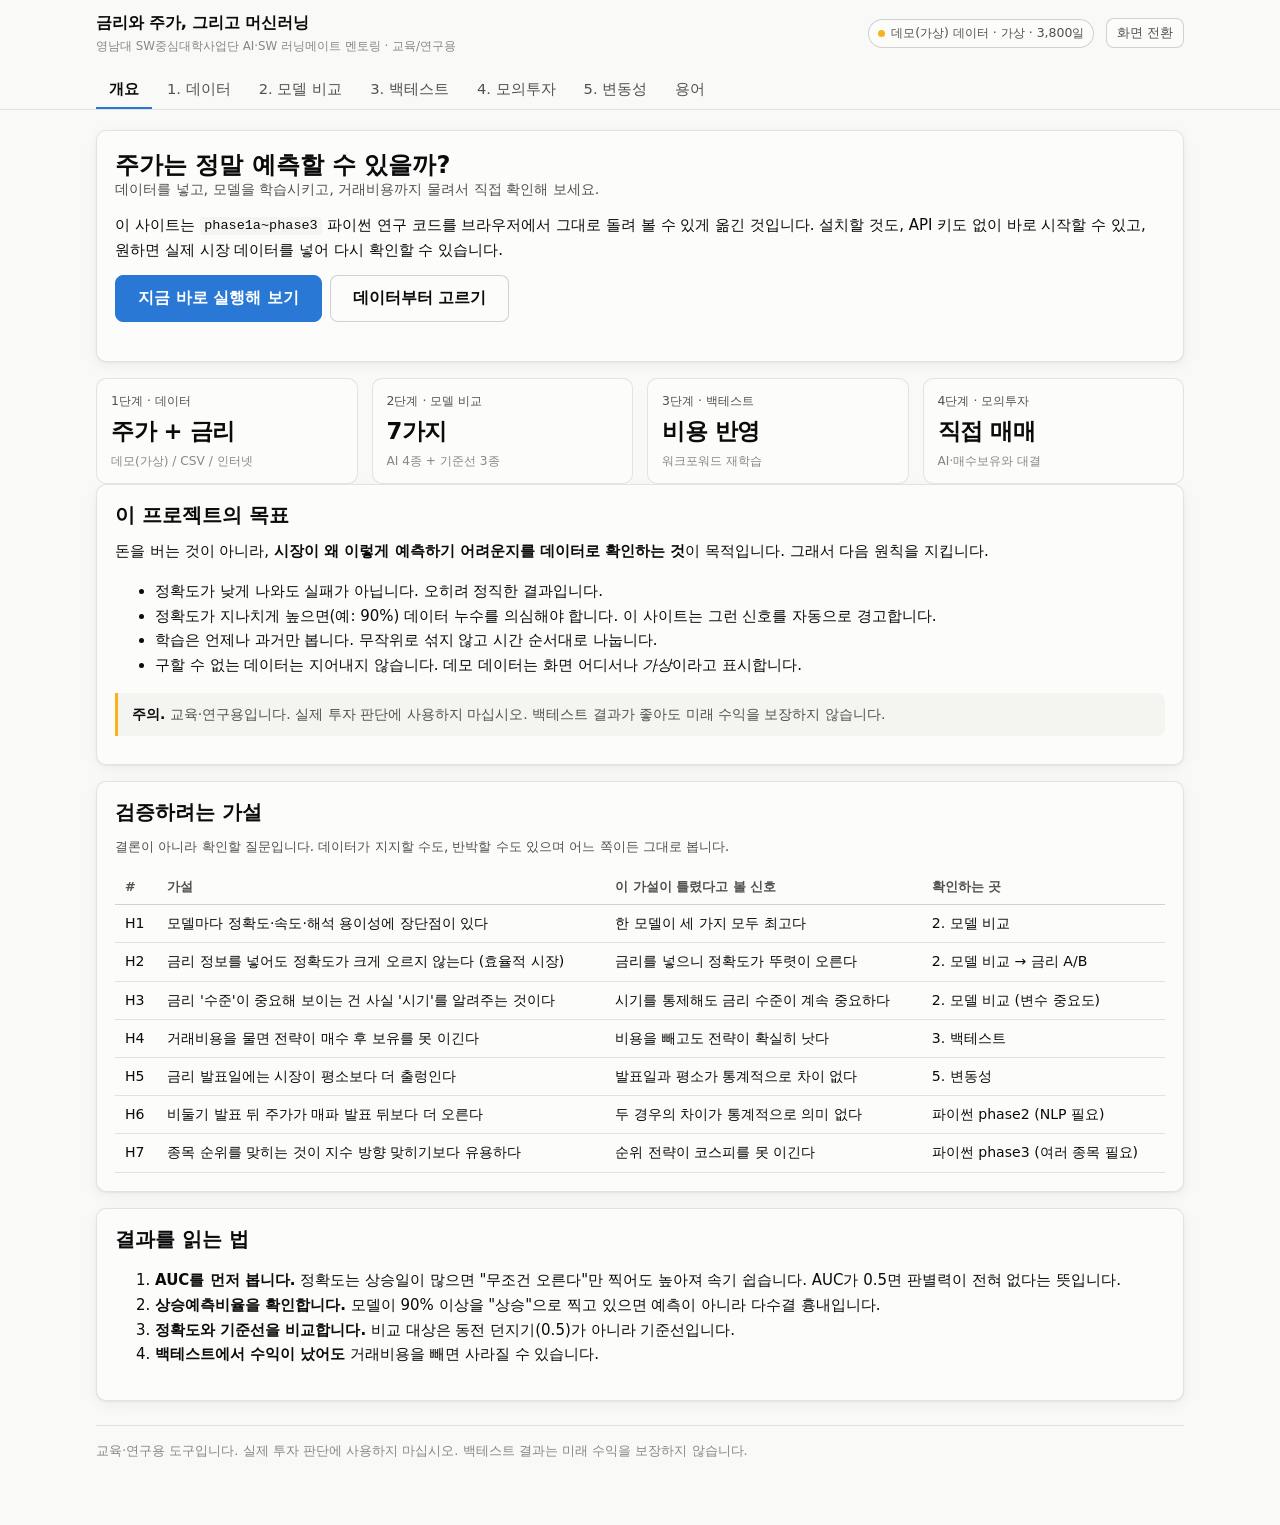
==== web/index.html @ 41e08914 "웹사이트 추가: 브라우저에서 바로 돌려 보는 주가 예측·모의투자 화면 파이썬 연구 코드(phase1a~1c)를 브라우저에서 그대로 확인할 수 있게 옮기고, 직접 매매해 보는 모의투" ====
<!DOCTYPE html>
<html lang="ko" data-theme="">
<head>
<meta charset="utf-8">
<meta name="viewport" content="width=device-width, initial-scale=1">
<title>금리와 주가, 그리고 머신러닝 — 주가 예측·모의투자 실험실</title>
<meta name="description" content="금리 기대와 주가 방향 예측을 여러 모델로 비교하고, 거래비용을 물린 백테스트와 모의투자까지 브라우저에서 바로 확인하는 교육용 도구.">
<link rel="icon" href="data:image/svg+xml,<svg xmlns='http://www.w3.org/2000/svg' viewBox='0 0 32 32'><text y='26' font-size='26'>📈</text></svg>">
<link rel="stylesheet" href="styles.css">
</head>
<body>

<header class="top">
  <div class="top-inner">
    <div class="brand">금리와 주가, 그리고 머신러닝
      <small>영남대 SW중심대학사업단 AI·SW 러닝메이트 멘토링 · 교육/연구용</small>
    </div>
    <div class="top-spacer"></div>
    <span class="badge demo" id="dataBadge"><span class="dot"></span><span id="dataBadgeText">데이터 없음</span></span>
    <button class="iconbtn" id="themeBtn" title="밝게/어둡게">화면 전환</button>
  </div>
  <nav class="tabs" id="tabs">
    <button data-tab="home" class="on">개요</button>
    <button data-tab="data">1. 데이터</button>
    <button data-tab="models">2. 모델 비교</button>
    <button data-tab="backtest">3. 백테스트</button>
    <button data-tab="sim">4. 모의투자</button>
    <button data-tab="vol">5. 변동성</button>
    <button data-tab="glossary">용어</button>
  </nav>
</header>

<div class="wrap">

<!-- ======================= 개요 ======================= -->
<section class="panel on" id="panel-home">
  <div class="card">
    <h1 class="mb0">주가는 정말 예측할 수 있을까?</h1>
    <p class="card-sub">데이터를 넣고, 모델을 학습시키고, 거래비용까지 물려서 직접 확인해 보세요.</p>
    <p>이 사이트는 <code>phase1a~phase3</code> 파이썬 연구 코드를 브라우저에서 그대로 돌려 볼 수 있게 옮긴 것입니다.
      설치할 것도, API 키도 없이 바로 시작할 수 있고, 원하면 실제 시장 데이터를 넣어 다시 확인할 수 있습니다.</p>
    <div class="sim-actions">
      <button class="btn big" id="quickRun">지금 바로 실행해 보기</button>
      <button class="btn ghost big" data-goto="data">데이터부터 고르기</button>
    </div>
    <div class="status" id="quickStatus"></div>
    <div class="progress" id="quickProg"><div></div></div>
  </div>

  <div class="grid c4 keep2">
    <div class="tile"><div class="label">1단계 · 데이터</div><div class="value">주가 + 금리</div><div class="sub">데모(가상) / CSV / 인터넷</div></div>
    <div class="tile"><div class="label">2단계 · 모델 비교</div><div class="value">7가지</div><div class="sub">AI 4종 + 기준선 3종</div></div>
    <div class="tile"><div class="label">3단계 · 백테스트</div><div class="value">비용 반영</div><div class="sub">워크포워드 재학습</div></div>
    <div class="tile"><div class="label">4단계 · 모의투자</div><div class="value">직접 매매</div><div class="sub">AI·매수보유와 대결</div></div>
  </div>

  <div class="card">
    <h2>이 프로젝트의 목표</h2>
    <p>돈을 버는 것이 아니라, <strong>시장이 왜 이렇게 예측하기 어려운지를 데이터로 확인하는 것</strong>이 목적입니다.
      그래서 다음 원칙을 지킵니다.</p>
    <ul>
      <li>정확도가 낮게 나와도 실패가 아닙니다. 오히려 정직한 결과입니다.</li>
      <li>정확도가 지나치게 높으면(예: 90%) 데이터 누수를 의심해야 합니다. 이 사이트는 그런 신호를 자동으로 경고합니다.</li>
      <li>학습은 언제나 과거만 봅니다. 무작위로 섞지 않고 시간 순서대로 나눕니다.</li>
      <li>구할 수 없는 데이터는 지어내지 않습니다. 데모 데이터는 화면 어디서나 <em>가상</em>이라고 표시합니다.</li>
    </ul>
    <div class="note warn"><strong>주의.</strong> 교육·연구용입니다. 실제 투자 판단에 사용하지 마십시오.
      백테스트 결과가 좋아도 미래 수익을 보장하지 않습니다.</div>
  </div>

  <div class="card">
    <h2>검증하려는 가설</h2>
    <p class="small">결론이 아니라 확인할 질문입니다. 데이터가 지지할 수도, 반박할 수도 있으며 어느 쪽이든 그대로 봅니다.</p>
    <div class="tbl-wrap" id="hypoTable"></div>
  </div>

  <div class="card">
    <h2>결과를 읽는 법</h2>
    <ol>
      <li><strong>AUC를 먼저 봅니다.</strong> 정확도는 상승일이 많으면 "무조건 오른다"만 찍어도 높아져 속기 쉽습니다. AUC가 0.5면 판별력이 전혀 없다는 뜻입니다.</li>
      <li><strong>상승예측비율을 확인합니다.</strong> 모델이 90% 이상을 "상승"으로 찍고 있으면 예측이 아니라 다수결 흉내입니다.</li>
      <li><strong>정확도와 기준선을 비교합니다.</strong> 비교 대상은 동전 던지기(0.5)가 아니라 기준선입니다.</li>
      <li><strong>백테스트에서 수익이 났어도</strong> 거래비용을 빼면 사라질 수 있습니다.</li>
    </ol>
  </div>
</section>

<!-- ======================= 데이터 ======================= -->
<section class="panel" id="panel-data">
  <div class="card">
    <h2>데이터 고르기</h2>
    <p class="card-sub">아무것도 설치하지 않고 시작하려면 데모(가상) 데이터를, 실제 시장을 보려면 CSV나 인터넷 불러오기를 쓰세요.</p>
    <div class="chips" id="sourceChips">
      <label class="chip on"><input type="radio" name="src" value="demo" checked>데모(가상) 데이터</label>
      <label class="chip"><input type="radio" name="src" value="file">CSV 파일 올리기</label>
      <label class="chip"><input type="radio" name="src" value="paste">CSV 붙여넣기</label>
      <label class="chip"><input type="radio" name="src" value="net">인터넷에서 받기</label>
    </div>

    <!-- 데모 -->
    <div id="srcDemo" class="src-box" style="margin-top:14px">
      <div class="controls">
        <div class="field"><label for="demoN">거래일 수</label>
          <select id="demoN"><option value="1300">약 5년 (1,300일)</option><option value="2600">약 10년 (2,600일)</option><option value="3800" selected>약 15년 (3,800일)</option></select></div>
        <div class="field"><label for="demoSignal">숨은 신호 강도 <span id="demoSignalV" class="tiny">0.06</span></label>
          <input type="range" id="demoSignal" min="0" max="0.30" step="0.01" value="0.06"></div>
        <div class="field"><label for="demoSeed">난수 시드</label><input type="number" id="demoSeed" value="42" min="1" step="1"></div>
        <button class="btn" id="loadDemo">이 데이터로 시작</button>
      </div>
      <div class="note">숨은 신호 강도를 <strong>0</strong>으로 두면 예측할 거리가 전혀 없는 시계열이 됩니다.
        그때 모델의 AUC가 0.5 근처로 나오는지 확인해 보세요. 도구가 제대로 작동하는지 점검하는 좋은 방법입니다.
        값을 키우면 "신호가 있으면 모델이 정말 찾아내는가"를 볼 수 있습니다.</div>
    </div>

    <!-- 파일 -->
    <div id="srcFile" class="src-box hidden" style="margin-top:14px">
      <div class="controls">
        <div class="field"><label for="csvFile">CSV 파일</label><input type="file" id="csvFile" accept=".csv,.txt,.tsv"></div>
      </div>
      <div class="note">필요한 열: <code>Date</code>(또는 날짜), <code>Close</code>(또는 종가). 금리 열(<code>Rate</code>/<code>금리</code>/<code>DGS2</code>)이 있으면 금리 특징까지 씁니다.
        야후 파이낸스·증권사에서 받은 CSV를 그대로 올려도 됩니다.</div>
    </div>

    <!-- 붙여넣기 -->
    <div id="srcPaste" class="src-box hidden" style="margin-top:14px">
      <textarea id="csvText" placeholder="Date,Close,Rate&#10;2015-01-02,2058.20,0.67&#10;2015-01-05,2020.58,0.63&#10;..."></textarea>
      <div class="controls" style="margin-top:8px">
        <button class="btn" id="loadPaste">붙여넣은 데이터로 시작</button>
      </div>
      <div class="note">Colab에서 <code>df.to_csv()</code>로 뽑은 내용을 그대로 붙여넣어도 됩니다.</div>
    </div>

    <!-- 인터넷 -->
    <div id="srcNet" class="src-box hidden" style="margin-top:14px">
      <div class="controls">
        <div class="field"><label for="netProvider">제공처</label>
          <select id="netProvider">
            <option value="av">Alpha Vantage (무료 키, 가장 안정적)</option>
            <option value="fred">FRED (무료 키)</option>
            <option value="stooq">Stooq (키 없음, 차단될 수 있음)</option>
          </select></div>
        <div class="field" id="fSymbol"><label for="netSymbol">종목/시리즈</label><input type="text" id="netSymbol" value="SPY"></div>
        <div class="field" id="fRate"><label for="netRate">금리</label><input type="text" id="netRate" value="2year"></div>
        <div class="field" id="fKey"><label for="netKey">API 키</label><input type="password" id="netKey" placeholder="키를 붙여넣으세요"></div>
        <button class="btn" id="loadNet">불러오기</button>
      </div>
      <div class="status" id="netStatus"></div>
      <div class="note">키는 브라우저 안에서만 쓰이고 어디에도 저장·전송되지 않습니다(제공처 서버 제외).
        Alpha Vantage 키는 <a href="https://www.alphavantage.co/support/#api-key" target="_blank" rel="noopener">여기</a>에서,
        FRED 키는 <a href="https://fred.stlouisfed.org/docs/api/api_key.html" target="_blank" rel="noopener">여기</a>에서 무료로 받습니다.
        브라우저 보안 정책(CORS) 때문에 막히면 CSV 방식을 쓰세요.</div>
    </div>
  </div>

  <div id="dataResult" class="hidden">
    <div class="grid c4 keep2" id="dataTiles"></div>
    <div class="card">
      <div class="chart-title" id="priceTitle">주가</div>
      <div class="chart-note">아래로 마우스를 올리면 날짜별 값을 볼 수 있습니다.</div>
      <canvas class="chart lg" id="chartPrice"></canvas>
    </div>
    <div class="card" id="rateCard">
      <div class="chart-title" id="rateTitle">금리(%)</div>
      <div class="chart-note">주가와 금리는 단위가 달라 한 그래프에 겹치지 않고 따로 그립니다.</div>
      <canvas class="chart" id="chartRate"></canvas>
    </div>
    <div class="card">
      <h3>모델에 넣는 값(특징) 미리보기</h3>
      <p class="small">주가·금리를 그대로 쓰지 않고, 시기가 달라져도 성질이 변하지 않는 <strong>비율·변화량</strong>으로 바꿔 씁니다(정상성).</p>
      <div class="tbl-wrap" id="featPreview"></div>
    </div>
  </div>
</section>

<!-- ======================= 모델 비교 ======================= -->
<section class="panel" id="panel-models">
  <div class="card">
    <h2>모델 비교 <span class="tiny">— Phase 1-a</span></h2>
    <p class="card-sub">"N일 뒤에 오를까 내릴까"를 여러 모델로 맞혀 보고 성적을 나란히 비교합니다.</p>
    <div class="controls">
      <div class="field"><label for="mHorizon">예측 시계</label>
        <select id="mHorizon"><option value="1">1일 뒤 (내일)</option><option value="5" selected>5일 뒤 (약 1주)</option><option value="20">20일 뒤 (약 1달)</option><option value="60">60일 뒤 (약 3달)</option></select></div>
      <div class="field"><label for="mValidation">검증 방식</label>
        <select id="mValidation"><option value="holdout" selected>시간순 분할 (앞 80% 학습)</option><option value="walk">워크포워드 (재학습 반복, 느림)</option></select></div>
      <div class="field"><label for="mRatio">학습 비율 <span id="mRatioV" class="tiny">0.80</span></label>
        <input type="range" id="mRatio" min="0.5" max="0.9" step="0.05" value="0.8"></div>
      <div class="field"><label for="mThreshold">판정 문턱값 <span id="mThresholdV" class="tiny">0.50</span></label>
        <input type="range" id="mThreshold" min="0.3" max="0.7" step="0.01" value="0.5"></div>
    </div>
    <div class="controls" style="margin-top:10px">
      <label class="check"><input type="checkbox" id="mRate" checked> 금리 특징 사용 (가설 H2)</label>
      <label class="check"><input type="checkbox" id="mExtra"> 확장 특징(변동성·장기모멘텀) 추가</label>
      <label class="check"><input type="checkbox" id="mWeight" checked> 클래스 가중치 (다수결 흉내 방지)</label>
    </div>
    <div style="margin-top:12px">
      <div class="tiny" style="margin-bottom:6px">비교할 모델</div>
      <div class="chips" id="modelChips"></div>
    </div>
    <div class="controls" style="margin-top:14px">
      <button class="btn" id="runModels">학습하고 비교하기</button>
      <button class="btn ghost" id="runRateAB">금리 넣은 것과 뺀 것 비교 (H2)</button>
    </div>
    <div class="status" id="modelStatus"></div>
    <div class="progress" id="modelProg"><div></div></div>
  </div>

  <div id="modelResult" class="hidden">
    <div id="modelWarnings"></div>
    <div class="card">
      <h3>성적표</h3>
      <p class="small">AUC를 먼저 보고, 상승예측비율과 <em>정확도−기준선</em>을 함께 확인하세요.</p>
      <div class="tbl-wrap" id="modelTable"></div>
    </div>
    <div class="grid c2">
      <div class="card">
        <div class="chart-title">AUC — 오를 날과 내릴 날을 구별하는 힘</div>
        <div class="chart-note">0.5는 실력 없음. 세로선이 그 기준입니다.</div>
        <canvas class="chart" id="chartAuc"></canvas>
      </div>
      <div class="card">
        <div class="chart-title">ROC 곡선</div>
        <div class="chart-note">점선(대각선)에 붙을수록 판별력이 없다는 뜻입니다.</div>
        <div id="rocLegend"></div>
        <canvas class="chart" id="chartRoc"></canvas>
      </div>
    </div>
    <div class="grid c2">
      <div class="card">
        <h3>혼동행렬</h3>
        <div class="controls" style="margin-bottom:10px">
          <div class="field"><label for="cmModel">모델 선택</label><select id="cmModel"></select></div>
        </div>
        <div class="cm" id="confMatrix"></div>
      </div>
      <div class="card">
        <div class="chart-title">변수 중요도</div>
        <div class="chart-note" id="impNote">모델이 어떤 값을 많이 참고했는지. 합이 1이 되도록 맞춘 상대값입니다.</div>
        <canvas class="chart" id="chartImp"></canvas>
      </div>
    </div>
    <div class="card" id="modelReading"></div>
  </div>

  <div id="abResult" class="hidden">
    <div class="card">
      <h3>금리 특징의 효과 (가설 H2)</h3>
      <p class="small">같은 모델·같은 구간에서 금리 변수만 넣고 뺐을 때의 차이입니다. 차이가 거의 없다면 효율적 시장 가설과 어울리는 결과입니다.</p>
      <div class="tbl-wrap" id="abTable"></div>
    </div>
  </div>
</section>

<!-- ======================= 백테스트 ======================= -->
<section class="panel" id="panel-backtest">
  <div class="card">
    <h2>백테스트 <span class="tiny">— Phase 1-b</span></h2>
    <p class="card-sub">"그 예측대로 실제로 투자했다면?" 워크포워드로 계속 재학습하고, 거래비용까지 물립니다.</p>
    <div class="controls">
      <div class="field"><label for="bModel">모델</label><select id="bModel"></select></div>
      <div class="field"><label for="bHorizon">예측 시계</label>
        <select id="bHorizon"><option value="1" selected>1일 뒤 (내일)</option><option value="5">5일 뒤</option><option value="20">20일 뒤</option></select></div>
      <div class="field"><label for="bStart">워크포워드 시작 <span id="bStartV" class="tiny">60%</span></label>
        <input type="range" id="bStart" min="0.4" max="0.8" step="0.05" value="0.6"></div>
      <div class="field"><label for="bStep">재학습 간격(거래일)</label>
        <select id="bStep"><option value="25">25일 (촘촘·느림)</option><option value="50">50일</option><option value="100" selected>100일 (빠름)</option></select></div>
      <div class="field"><label for="bCost">편도 거래비용(%) </label><input type="number" id="bCost" value="0.05" step="0.01" min="0"></div>
      <div class="field"><label for="bSlip">슬리피지(%)</label><input type="number" id="bSlip" value="0.05" step="0.01" min="0"></div>
      <div class="field"><label for="bThreshold">문턱값 <span id="bThresholdV" class="tiny">0.50</span></label>
        <input type="range" id="bThreshold" min="0.3" max="0.7" step="0.01" value="0.5"></div>
      <button class="btn" id="runBacktest">백테스트 실행</button>
    </div>
    <div class="status" id="btStatus"></div>
    <div class="progress" id="btProg"><div></div></div>
  </div>

  <div id="btResult" class="hidden">
    <div class="grid c4 keep2" id="btTiles"></div>
    <div class="card">
      <div class="chart-title">자산 곡선 (시작 = 1)</div>
      <div class="chart-note">비용 전과 비용 후의 간격이 곧 수수료가 먹은 몫입니다.</div>
      <div id="btLegend"></div>
      <canvas class="chart lg" id="chartEquity"></canvas>
    </div>
    <div class="card">
      <h3>성과 비교</h3>
      <div class="tbl-wrap" id="btTable"></div>
    </div>
    <div class="card">
      <div class="chart-title">거래비용을 올리면?</div>
      <div class="chart-note">왕복 비용별 최종 누적수익. 회색 막대는 매수 후 보유에 진 경우입니다.</div>
      <canvas class="chart" id="chartCost"></canvas>
    </div>
    <div class="card" id="btReading"></div>
  </div>
</section>

<!-- ======================= 모의투자 ======================= -->
<section class="panel" id="panel-sim">
  <div class="card">
    <h2>모의투자</h2>
    <p class="card-sub">하루씩 넘기며 직접 사고팔아 보세요. 같은 조건의 AI 자동매매, 그리고 그냥 사서 들고 있기와 나란히 겨룹니다.</p>
    <div class="controls">
      <div class="field"><label for="sModel">AI 모델</label><select id="sModel"></select></div>
      <div class="field"><label for="sCash">시작 자본</label>
        <select id="sCash"><option value="1000000">100만원</option><option value="10000000" selected>1,000만원</option><option value="100000000">1억원</option></select></div>
      <div class="field"><label for="sFee">거래비용(편도 %)</label><input type="number" id="sFee" value="0.1" step="0.01" min="0"></div>
      <div class="field"><label for="sThreshold">AI 매수 문턱값 <span id="sThresholdV" class="tiny">0.50</span></label>
        <input type="range" id="sThreshold" min="0.3" max="0.7" step="0.01" value="0.5"></div>
      <button class="btn" id="startSim">모의투자 시작</button>
    </div>
    <div class="status" id="simStatus"></div>
    <div class="progress" id="simProg"><div></div></div>
    <div class="note">AI는 그날까지의 정보로 만든 예측만 보고 다음 날 포지션을 정합니다. 미래를 미리 알지 못합니다.
      공매도·레버리지는 없고 현금과 주식 사이만 오갑니다.</div>
  </div>

  <div id="simBoard" class="hidden">
    <div class="card">
      <div class="grid c3">
        <div>
          <div class="tile" style="border:0;padding:0;background:transparent">
            <div class="label">내 총자산</div>
            <div class="hero-num" id="simEquity">—</div>
            <div class="sub" id="simEquitySub">—</div>
          </div>
        </div>
        <div>
          <div class="label tiny">오늘 (<span id="simDate">—</span>)</div>
          <div class="value" style="font-size:1.3rem;font-weight:650" id="simPrice">—</div>
          <div class="sub tiny" id="simChange">—</div>
          <div style="margin-top:10px">
            <div class="label tiny">현금 / 주식 비중</div>
            <div class="gauge"><div id="simWeightBar" style="background:var(--series-3)"></div></div>
            <div class="tiny" id="simWeightText">—</div>
          </div>
        </div>
        <div>
          <div class="label tiny">AI가 본 내일 상승 확률</div>
          <div class="value" style="font-size:1.3rem;font-weight:650" id="simProba">—</div>
          <div class="gauge" style="margin-top:6px"><div id="simProbaBar"></div></div>
          <div class="sub tiny" id="simSignal">—</div>
        </div>
      </div>

      <div class="sim-actions" style="margin-top:16px">
        <button class="btn" data-act="buy1">전액 매수</button>
        <button class="btn ghost" data-act="buy05">절반 매수</button>
        <button class="btn ghost" data-act="sell05">절반 매도</button>
        <button class="btn ghost" data-act="sell1">전액 매도</button>
      </div>
      <div class="sim-actions">
        <button class="btn ghost sm" data-step="1">하루 넘기기</button>
        <button class="btn ghost sm" data-step="5">5일</button>
        <button class="btn ghost sm" data-step="20">20일</button>
        <button class="btn ghost sm" data-step="end">끝까지</button>
        <label class="check" style="margin-left:6px"><input type="checkbox" id="simFollow"> AI가 시키는 대로 따라하기</label>
      </div>
      <div class="tiny" id="simProgressText">—</div>
    </div>

    <div class="card">
      <div class="chart-title">자산 곡선 비교</div>
      <div id="simLegend"></div>
      <canvas class="chart lg" id="chartSim"></canvas>
    </div>
    <div class="card">
      <div class="chart-title">가격 흐름 (지금까지 진행한 구간)</div>
      <canvas class="chart" id="chartSimPrice"></canvas>
    </div>
    <div class="card">
      <h3>성적</h3>
      <div class="tbl-wrap" id="simTable"></div>
    </div>
    <div class="card">
      <h3>내 거래 기록</h3>
      <div class="tbl-wrap trade-log" id="simLog"><p class="small">아직 거래가 없습니다.</p></div>
    </div>
  </div>
</section>

<!-- ======================= 변동성 ======================= -->
<section class="panel" id="panel-vol">
  <div class="card">
    <h2>변동성 분석 <span class="tiny">— Phase 1-c</span></h2>
    <p class="card-sub">GARCH는 '오를까 내릴까'가 아니라 '얼마나 출렁일까'를 다룹니다. 그래서 정확도 표에 넣지 않고 따로 봅니다.</p>
    <div class="controls">
      <button class="btn" id="runVol">변동성 분석 실행</button>
      <label class="check"><input type="checkbox" id="volNextDay" checked> 정책 발표 다음 날까지 이벤트로 포함</label>
    </div>
    <div class="status" id="volStatus"></div>
  </div>
  <div id="volResult" class="hidden">
    <div class="grid c4 keep2" id="volTiles"></div>
    <div class="card">
      <div class="chart-title">GARCH(1,1) 조건부 변동성 (연율화 %)</div>
      <div class="chart-note">변동성은 뭉쳐서 옵니다. 한 번 커지면 한동안 큰 상태가 유지됩니다.</div>
      <div id="volLegend"></div>
      <canvas class="chart lg" id="chartVol"></canvas>
    </div>
    <div class="card">
      <div class="chart-title">정책 발표일 전후 vs 평소 — |일간 수익률| 분포</div>
      <div class="chart-note">세로축은 각 집단 안에서의 비율입니다(표본 수가 달라도 비교할 수 있게).</div>
      <div id="volHistLegend"></div>
      <canvas class="chart" id="chartVolHist"></canvas>
      <div id="volTest"></div>
    </div>
  </div>
</section>

<!-- ======================= 용어 ======================= -->
<section class="panel" id="panel-glossary">
  <div class="card">
    <h2>용어 정리</h2>
    <p class="card-sub">모르는 말이 나오면 여기에서 찾아보세요.</p>
    <div class="controls" style="margin-bottom:10px">
      <div class="field" style="min-width:260px"><label for="glossSearch">검색</label>
        <input type="text" id="glossSearch" placeholder="예: AUC, 샤프, 누수"></div>
    </div>
    <div class="tbl-wrap" id="glossTable"></div>
  </div>
  <div class="card">
    <h2>이 사이트와 파이썬 코드의 관계</h2>
    <div class="tbl-wrap" id="mapTable"></div>
    <div class="note">브라우저에서는 scikit-learn·XGBoost·케라스를 쓸 수 없어 같은 알고리즘을 자바스크립트로 직접 구현했습니다.
      구조와 규칙(시간순 분할, 클래스 가중치, 누수 방지)은 파이썬 코드와 같지만, 세부 구현과 하이퍼파라미터가 달라
      숫자가 완전히 똑같지는 않습니다. 정식 결과는 파이썬 스크립트로 확인하세요.
      LSTM 대신 신경망(MLP)을 쓰는 것도 같은 이유입니다.</div>
  </div>
</section>

  <div class="foot">
    교육·연구용 도구입니다. 실제 투자 판단에 사용하지 마십시오. 백테스트 결과는 미래 수익을 보장하지 않습니다.
  </div>
</div>

<script src="js/util.js"></script>
<script src="js/data.js"></script>
<script src="js/ml.js"></script>
<script src="js/metrics.js"></script>
<script src="js/charts.js"></script>
<script src="js/backtest.js"></script>
<script src="js/sim.js"></script>
<script src="js/app.js"></script>
</body>
</html>
---- web/styles.css ----
/* ============================================================================
 *  styles.css — 금리와 주가, 그리고 머신러닝 (웹 버전)
 *  밝은 화면 / 어두운 화면 모두 지원합니다.
 * ==========================================================================*/

:root {
  color-scheme: light;
  --surface-1: #fcfcfb;
  --surface-2: #f4f4f1;
  --page: #f9f9f7;
  --text-primary: #0b0b0b;
  --text-secondary: #52514e;
  --text-muted: #898781;
  --gridline: #e1e0d9;
  --axisline: #c3c2b7;
  --border: rgba(11, 11, 11, 0.10);
  --border-strong: rgba(11, 11, 11, 0.18);

  --series-1: #2a78d6;
  --series-2: #eb6834;
  --series-3: #1baf7a;
  --series-4: #eda100;
  --series-5: #e87ba4;
  --series-6: #008300;
  --series-7: #4a3aa7;
  --series-8: #e34948;

  --good: #0ca30c;
  --warning: #fab219;
  --serious: #ec835a;
  --critical: #d03b3b;
  --good-text: #006300;
  --critical-text: #b02c2c;

  --radius: 10px;
  --shadow: 0 1px 2px rgba(11, 11, 11, .05), 0 4px 14px rgba(11, 11, 11, .05);
}

@media (prefers-color-scheme: dark) {
  :root:not([data-theme="light"]) {
    color-scheme: dark;
    --surface-1: #1a1a19;
    --surface-2: #232322;
    --page: #0d0d0d;
    --text-primary: #ffffff;
    --text-secondary: #c3c2b7;
    --text-muted: #898781;
    --gridline: #2c2c2a;
    --axisline: #383835;
    --border: rgba(255, 255, 255, 0.10);
    --border-strong: rgba(255, 255, 255, 0.18);
    --series-1: #3987e5;
    --series-2: #d95926;
    --series-3: #199e70;
    --series-4: #c98500;
    --series-5: #d55181;
    --series-6: #008300;
    --series-7: #9085e9;
    --series-8: #e66767;
    --good-text: #0ca30c;
    --critical-text: #e66767;
    --shadow: 0 1px 2px rgba(0, 0, 0, .3), 0 4px 14px rgba(0, 0, 0, .3);
  }
}

:root[data-theme="dark"] {
  color-scheme: dark;
  --surface-1: #1a1a19;
  --surface-2: #232322;
  --page: #0d0d0d;
  --text-primary: #ffffff;
  --text-secondary: #c3c2b7;
  --text-muted: #898781;
  --gridline: #2c2c2a;
  --axisline: #383835;
  --border: rgba(255, 255, 255, 0.10);
  --border-strong: rgba(255, 255, 255, 0.18);
  --series-1: #3987e5;
  --series-2: #d95926;
  --series-3: #199e70;
  --series-4: #c98500;
  --series-5: #d55181;
  --series-6: #008300;
  --series-7: #9085e9;
  --series-8: #e66767;
  --good-text: #0ca30c;
  --critical-text: #e66767;
  --shadow: 0 1px 2px rgba(0, 0, 0, .3), 0 4px 14px rgba(0, 0, 0, .3);
}

* { box-sizing: border-box; }
html, body { margin: 0; padding: 0; }
body {
  background: var(--page);
  color: var(--text-primary);
  font-family: system-ui, -apple-system, "Segoe UI", "Apple SD Gothic Neo", "Noto Sans KR", sans-serif;
  font-size: 15px;
  line-height: 1.65;
  -webkit-text-size-adjust: 100%;
}
h1, h2, h3, h4 { line-height: 1.35; margin: 0 0 .5em; font-weight: 650; }
h1 { font-size: 1.5rem; }
h2 { font-size: 1.22rem; }
h3 { font-size: 1.02rem; }
p { margin: 0 0 .8em; }
a { color: var(--series-1); }
code { font-family: ui-monospace, SFMono-Regular, Menlo, monospace; font-size: .9em; background: var(--surface-2); padding: .1em .35em; border-radius: 4px; }

/* --- 레이아웃 ------------------------------------------------------------ */
.wrap { max-width: 1120px; margin: 0 auto; padding: 0 16px 64px; }

header.top {
  position: sticky; top: 0; z-index: 40;
  background: color-mix(in srgb, var(--page) 88%, transparent);
  backdrop-filter: blur(8px);
  border-bottom: 1px solid var(--border);
}
.top-inner { max-width: 1120px; margin: 0 auto; padding: 10px 16px; display: flex; align-items: center; gap: 12px; flex-wrap: wrap; }
.brand { font-weight: 700; font-size: 1.02rem; letter-spacing: -.01em; }
.brand small { display: block; font-weight: 400; font-size: .74rem; color: var(--text-muted); letter-spacing: 0; }
.top-spacer { flex: 1; }

.badge {
  display: inline-flex; align-items: center; gap: 6px;
  font-size: .78rem; padding: 3px 9px; border-radius: 999px;
  border: 1px solid var(--border-strong); color: var(--text-secondary);
  background: var(--surface-1); white-space: nowrap;
}
.badge .dot { width: 7px; height: 7px; border-radius: 50%; background: var(--text-muted); }
.badge.demo .dot { background: var(--warning); }
.badge.real .dot { background: var(--good); }

.iconbtn {
  border: 1px solid var(--border-strong); background: var(--surface-1); color: var(--text-secondary);
  border-radius: 8px; padding: 5px 10px; cursor: pointer; font-size: .82rem;
}
.iconbtn:hover { border-color: var(--text-muted); }

nav.tabs { display: flex; gap: 2px; overflow-x: auto; padding: 6px 16px 0; max-width: 1120px; margin: 0 auto; }
nav.tabs button {
  border: 0; background: transparent; color: var(--text-secondary);
  padding: 8px 13px; font-size: .92rem; cursor: pointer; white-space: nowrap;
  border-bottom: 2px solid transparent; border-radius: 6px 6px 0 0;
  font-family: inherit;
}
nav.tabs button:hover { color: var(--text-primary); background: var(--surface-2); }
nav.tabs button.on { color: var(--text-primary); border-bottom-color: var(--series-1); font-weight: 600; }

.panel { display: none; padding-top: 20px; }
.panel.on { display: block; }

/* --- 카드 ---------------------------------------------------------------- */
.card {
  background: var(--surface-1); border: 1px solid var(--border);
  border-radius: var(--radius); padding: 18px; margin-bottom: 16px; box-shadow: var(--shadow);
}
.card > h2:first-child, .card > h3:first-child { margin-top: 0; }
.card-sub { color: var(--text-secondary); font-size: .9rem; margin-top: -.3em; }

.grid { display: grid; gap: 14px; }
.grid.c2 { grid-template-columns: repeat(2, minmax(0, 1fr)); }
.grid.c3 { grid-template-columns: repeat(3, minmax(0, 1fr)); }
.grid.c4 { grid-template-columns: repeat(4, minmax(0, 1fr)); }
@media (max-width: 860px) { .grid.c2, .grid.c3, .grid.c4 { grid-template-columns: 1fr; } }
@media (max-width: 860px) { .grid.c4.keep2 { grid-template-columns: 1fr 1fr; } }

/* --- 통계 타일 ----------------------------------------------------------- */
.tile {
  background: var(--surface-1); border: 1px solid var(--border); border-radius: var(--radius);
  padding: 12px 14px;
}
.tile .label { font-size: .78rem; color: var(--text-secondary); }
.tile .value { font-size: 1.42rem; font-weight: 650; letter-spacing: -.02em; margin-top: 2px; }
.tile .sub { font-size: .76rem; color: var(--text-muted); }
.hero-num { font-size: 2.6rem; font-weight: 680; letter-spacing: -.03em; line-height: 1.1; }
.up { color: var(--good-text); }
.down { color: var(--critical-text); }

/* --- 폼 ----------------------------------------------------------------- */
.controls { display: flex; flex-wrap: wrap; gap: 14px 18px; align-items: flex-end; }
.field { display: flex; flex-direction: column; gap: 4px; min-width: 130px; }
.field label { font-size: .78rem; color: var(--text-secondary); }
select, input[type="text"], input[type="number"], input[type="password"], textarea {
  font-family: inherit; font-size: .9rem; padding: 7px 9px; border-radius: 8px;
  border: 1px solid var(--border-strong); background: var(--surface-1); color: var(--text-primary);
  min-width: 120px;
}
textarea { width: 100%; min-height: 110px; resize: vertical; }
input[type="range"] { accent-color: var(--series-1); }
.check { display: inline-flex; align-items: center; gap: 6px; font-size: .88rem; color: var(--text-secondary); cursor: pointer; }
.check input { accent-color: var(--series-1); }

button.btn {
  font-family: inherit; font-size: .92rem; font-weight: 600;
  padding: 9px 16px; border-radius: 8px; cursor: pointer;
  border: 1px solid var(--series-1); background: var(--series-1); color: #fff;
}
button.btn:hover { filter: brightness(1.06); }
button.btn:disabled { opacity: .55; cursor: not-allowed; }
button.btn.ghost { background: var(--surface-1); color: var(--text-primary); border-color: var(--border-strong); }
button.btn.ghost:hover { border-color: var(--text-muted); }
button.btn.sm { padding: 6px 11px; font-size: .85rem; }
button.btn.big { padding: 12px 22px; font-size: 1rem; }

.chips { display: flex; flex-wrap: wrap; gap: 8px; }
.chip {
  display: inline-flex; align-items: center; gap: 6px; padding: 6px 11px; border-radius: 999px;
  border: 1px solid var(--border-strong); background: var(--surface-1); cursor: pointer; font-size: .86rem;
  color: var(--text-secondary);
}
.chip input { accent-color: var(--series-1); }
.chip.on { border-color: var(--series-1); color: var(--text-primary); }

/* --- 표 ----------------------------------------------------------------- */
.tbl-wrap { overflow-x: auto; }
table.tbl { border-collapse: collapse; width: 100%; font-size: .88rem; }
table.tbl th, table.tbl td { padding: 7px 10px; border-bottom: 1px solid var(--border); text-align: left; white-space: nowrap; }
table.tbl th { color: var(--text-secondary); font-weight: 600; font-size: .8rem; border-bottom-color: var(--border-strong); }
table.tbl td.num, table.tbl th.num { text-align: right; font-variant-numeric: tabular-nums; }
table.tbl tbody tr:hover { background: var(--surface-2); }
table.tbl tr.best td { background: color-mix(in srgb, var(--series-1) 8%, transparent); }

/* --- 차트 --------------------------------------------------------------- */
.chart { width: 100%; height: 280px; display: block; }
.chart.sm { height: 200px; }
.chart.lg { height: 340px; }
.chart-title { font-size: .92rem; font-weight: 600; margin-bottom: 2px; }
.chart-note { font-size: .78rem; color: var(--text-muted); margin-bottom: 6px; }
.legend { display: flex; flex-wrap: wrap; gap: 12px; font-size: .8rem; color: var(--text-secondary); margin: 6px 0 2px; }
.legend-item { display: inline-flex; align-items: center; gap: 6px; }
.legend-dot { width: 10px; height: 3px; border-radius: 2px; display: inline-block; }
.legend-dot.dashed { background-image: linear-gradient(90deg, currentColor 50%, transparent 0); }

.chart-tip {
  position: fixed; z-index: 100; pointer-events: none;
  background: var(--surface-1); border: 1px solid var(--border-strong); border-radius: 8px;
  padding: 7px 10px; font-size: .8rem; box-shadow: var(--shadow); min-width: 130px;
}
.chart-tip .tip-h { color: var(--text-muted); margin-bottom: 3px; }
.chart-tip .tip-r { display: flex; align-items: center; gap: 6px; }
.chart-tip .dot { width: 8px; height: 8px; border-radius: 50%; }
.chart-tip .tip-n { color: var(--text-secondary); }
.chart-tip .tip-v { margin-left: auto; font-variant-numeric: tabular-nums; font-weight: 600; }

/* --- 알림 박스 ----------------------------------------------------------- */
.note {
  border-left: 3px solid var(--series-1); background: var(--surface-2);
  padding: 10px 14px; border-radius: 0 8px 8px 0; font-size: .88rem; margin: 10px 0;
  color: var(--text-secondary);
}
.note strong { color: var(--text-primary); }
.note.warn { border-left-color: var(--warning); }
.note.bad { border-left-color: var(--critical); }
.note.ok { border-left-color: var(--good); }
.note ul { margin: .4em 0; padding-left: 1.2em; }

.status { font-size: .85rem; color: var(--text-secondary); min-height: 1.4em; }
.progress { height: 6px; background: var(--surface-2); border-radius: 999px; overflow: hidden; margin: 8px 0; display: none; }
.progress.on { display: block; }
.progress > div { height: 100%; background: var(--series-1); width: 0%; transition: width .15s linear; }

/* --- 혼동행렬 ------------------------------------------------------------ */
.cm { display: grid; grid-template-columns: auto 1fr 1fr; gap: 4px; font-size: .84rem; max-width: 420px; }
.cm .h { color: var(--text-secondary); font-size: .76rem; display: flex; align-items: center; justify-content: center; text-align: center; }
.cm .cell {
  border-radius: 8px; padding: 12px 8px; text-align: center; font-variant-numeric: tabular-nums;
  border: 1px solid var(--border); background: var(--surface-2);
}
.cm .cell b { display: block; font-size: 1.15rem; }
.cm .cell span { font-size: .74rem; color: var(--text-muted); }
.cm .cell.hit { background: color-mix(in srgb, var(--series-1) 14%, var(--surface-2)); }

/* --- 모의투자 ------------------------------------------------------------ */
.sim-head { display: flex; flex-wrap: wrap; gap: 18px; align-items: flex-end; }
.gauge { width: 100%; height: 10px; border-radius: 999px; background: var(--surface-2); overflow: hidden; border: 1px solid var(--border); }
.gauge > div { height: 100%; background: var(--series-1); width: 50%; }
.sim-actions { display: flex; flex-wrap: wrap; gap: 8px; margin: 4px 0 2px; }
.trade-log { max-height: 220px; overflow-y: auto; }

.kbd { font-size: .74rem; color: var(--text-muted); }
.foot { color: var(--text-muted); font-size: .82rem; border-top: 1px solid var(--border); padding-top: 14px; margin-top: 24px; }
.hidden { display: none !important; }
.right { text-align: right; }
.nowrap { white-space: nowrap; }
.mt0 { margin-top: 0; }
.mb0 { margin-bottom: 0; }
.small { font-size: .84rem; color: var(--text-secondary); }
.tiny { font-size: .76rem; color: var(--text-muted); }
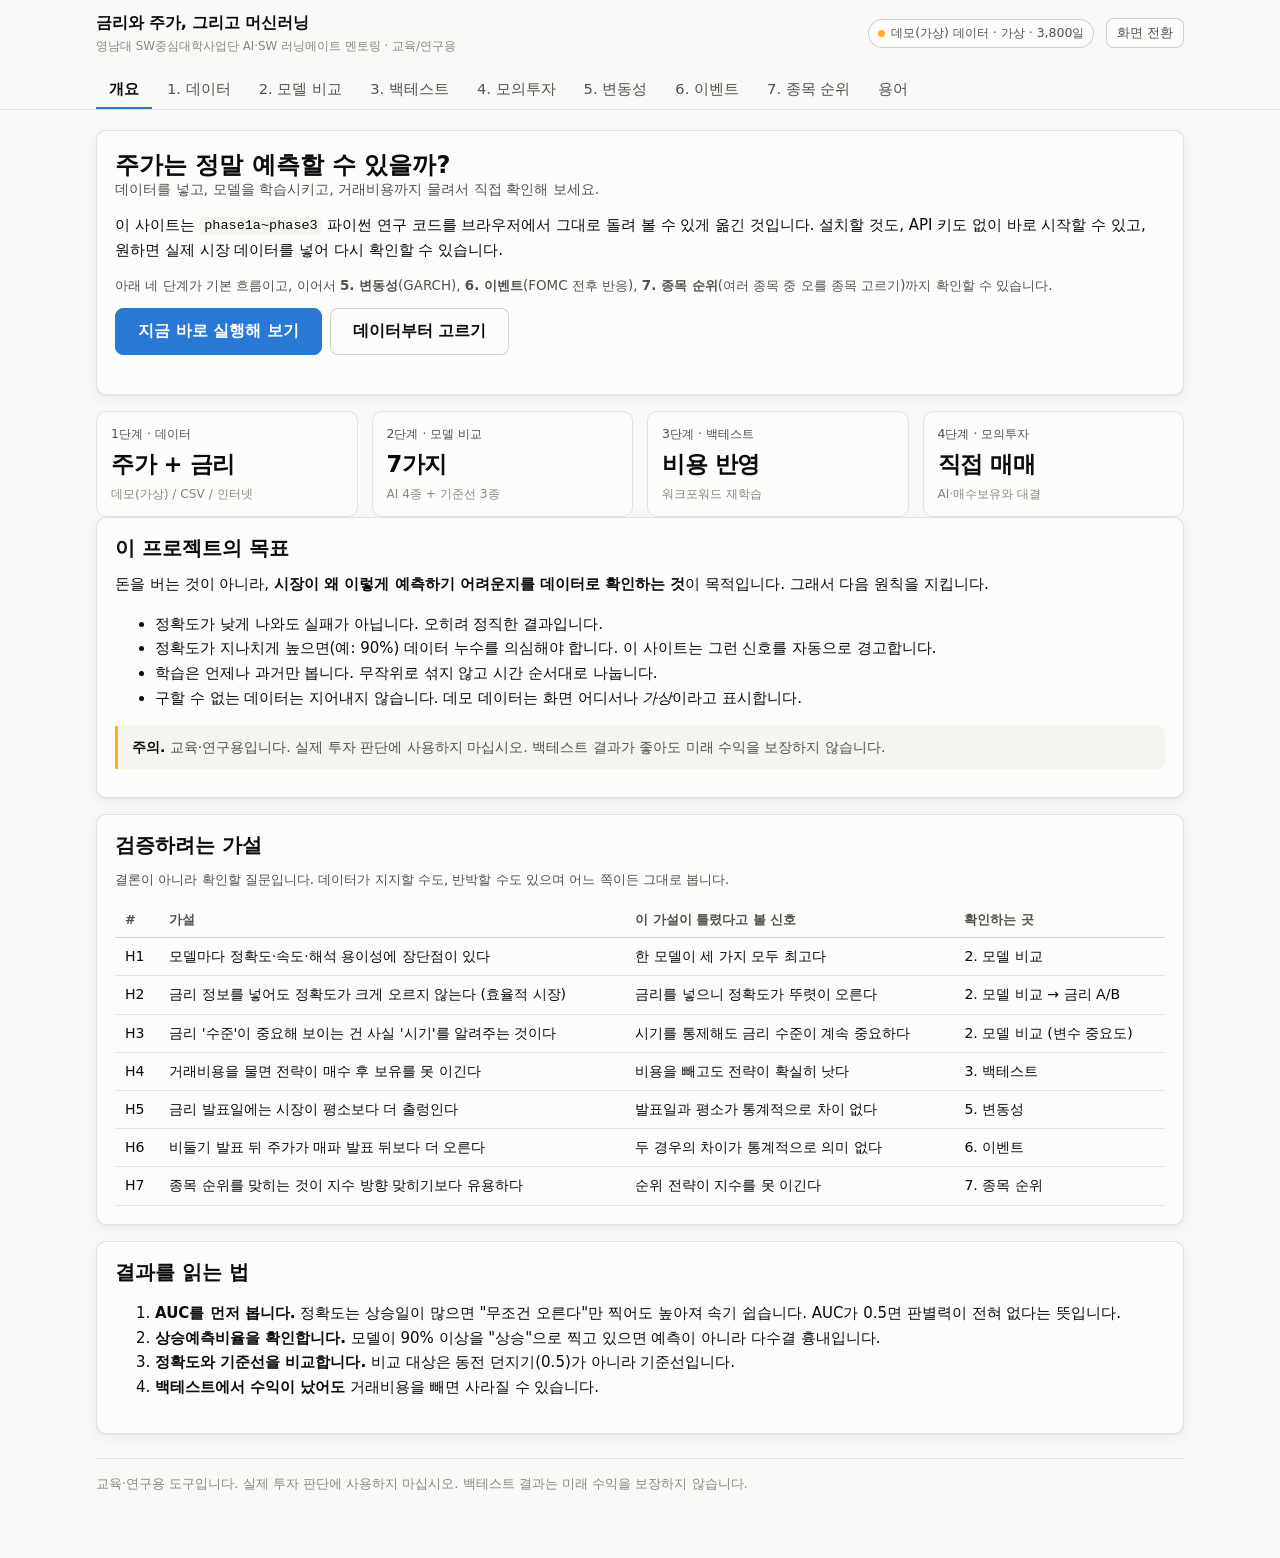
==== commit 238e25c5: "웹사이트 확장: 이벤트 스터디·종목 순위 탭과 phase1a 나머지 실험 추가 남아 있던 phase2·phase3를 웹에서 확인할 수 있게 옮기고, phase1a의 예측 시계· 시" ====
--- a/web/index.html
+++ b/web/index.html
@@ -26,6 +26,8 @@
     <button data-tab="backtest">3. 백테스트</button>
     <button data-tab="sim">4. 모의투자</button>
     <button data-tab="vol">5. 변동성</button>
+    <button data-tab="event">6. 이벤트</button>
+    <button data-tab="cross">7. 종목 순위</button>
     <button data-tab="glossary">용어</button>
   </nav>
 </header>
@@ -39,6 +41,8 @@
     <p class="card-sub">데이터를 넣고, 모델을 학습시키고, 거래비용까지 물려서 직접 확인해 보세요.</p>
     <p>이 사이트는 <code>phase1a~phase3</code> 파이썬 연구 코드를 브라우저에서 그대로 돌려 볼 수 있게 옮긴 것입니다.
       설치할 것도, API 키도 없이 바로 시작할 수 있고, 원하면 실제 시장 데이터를 넣어 다시 확인할 수 있습니다.</p>
+    <p class="small">아래 네 단계가 기본 흐름이고, 이어서 <strong>5. 변동성</strong>(GARCH), <strong>6. 이벤트</strong>(FOMC 전후 반응),
+      <strong>7. 종목 순위</strong>(여러 종목 중 오를 종목 고르기)까지 확인할 수 있습니다.</p>
     <div class="sim-actions">
       <button class="btn big" id="quickRun">지금 바로 실행해 보기</button>
       <button class="btn ghost big" data-goto="data">데이터부터 고르기</button>
@@ -199,6 +203,8 @@
     <div class="controls" style="margin-top:14px">
       <button class="btn" id="runModels">학습하고 비교하기</button>
       <button class="btn ghost" id="runRateAB">금리 넣은 것과 뺀 것 비교 (H2)</button>
+      <button class="btn ghost" id="runHorizon">예측 시계별로 비교 (1·5·20·60일)</button>
+      <button class="btn ghost" id="runRegime">시기별로 나눠 보기 (H3)</button>
     </div>
     <div class="status" id="modelStatus"></div>
     <div class="progress" id="modelProg"><div></div></div>
@@ -246,6 +252,24 @@
       <h3>금리 특징의 효과 (가설 H2)</h3>
       <p class="small">같은 모델·같은 구간에서 금리 변수만 넣고 뺐을 때의 차이입니다. 차이가 거의 없다면 효율적 시장 가설과 어울리는 결과입니다.</p>
       <div class="tbl-wrap" id="abTable"></div>
+    </div>
+  </div>
+
+  <div id="horizonResult" class="hidden">
+    <div class="card">
+      <h3>예측 시계를 바꾸면 (1일 · 5일 · 20일 · 60일)</h3>
+      <p class="small">먼 미래일수록 정확도가 높아 보일 수 있지만 기준선도 같이 오릅니다. 그래서 <em>정확도−기준선</em>과 AUC로 판단합니다.</p>
+      <div class="tbl-wrap" id="horizonTable"></div>
+      <div class="chart-title" style="margin-top:14px">예측 시계별 AUC</div>
+      <canvas class="chart" id="chartHorizon"></canvas>
+    </div>
+  </div>
+
+  <div id="regimeResult" class="hidden">
+    <div class="card">
+      <h3>시기별로 나눠 보기 (가설 H3)</h3>
+      <p class="small">금리 환경이 다른 시기로 시험 구간을 잘라 성적을 따로 봅니다. 한 시기에서만 잘 맞는다면 그 모델은 '시기를 외운' 것일 수 있습니다.</p>
+      <div class="tbl-wrap" id="regimeTable"></div>
     </div>
   </div>
 </section>
@@ -407,6 +431,149 @@
   </div>
 </section>
 
+<!-- ======================= 이벤트 스터디 ======================= -->
+<section class="panel" id="panel-event">
+  <div class="card">
+    <h2>이벤트 스터디 <span class="tiny">— Phase 2</span></h2>
+    <p class="card-sub">FOMC는 1년에 여덟 번뿐입니다. 표본이 적을 때 쓰는 정석적 방법으로 발표일 전후 주가를 봅니다.</p>
+    <div class="controls">
+      <div class="field"><label for="evBefore">발표일 전 (거래일)</label>
+        <select id="evBefore"><option value="5" selected>5일</option><option value="10">10일</option><option value="20">20일</option></select></div>
+      <div class="field"><label for="evAfter">발표일 후 (거래일)</label>
+        <select id="evAfter"><option value="5">5일</option><option value="10" selected>10일</option><option value="20">20일</option></select></div>
+      <div class="field"><label for="evGroup">집단을 나누는 기준</label>
+        <select id="evGroup">
+          <option value="rate" selected>발표일 금리 변화 (서프라이즈 대용치)</option>
+          <option value="tone">붙여넣은 톤 점수 (파이썬 phase2 결과)</option>
+        </select></div>
+      <button class="btn" id="runEvent">이벤트 분석 실행</button>
+    </div>
+    <div class="status" id="evStatus"></div>
+    <details style="margin-top:10px">
+      <summary class="small">톤 점수 붙여넣기 (선택) — 파이썬 phase2가 만든 값을 여기에 넣으면 매파/비둘기로 나눠 볼 수 있습니다</summary>
+      <p class="small" style="margin-top:8px">한 줄에 <code>날짜,톤</code> 형식으로 넣습니다. 예: <code>2015-01-28,0.12</code> (+면 매파, −면 비둘기)</p>
+      <textarea id="evToneText" placeholder="2015-01-28,0.12&#10;2015-03-18,-0.05&#10;..."></textarea>
+      <div class="controls" style="margin-top:8px"><button class="btn ghost sm" id="loadTone">톤 점수 적용</button></div>
+    </details>
+    <div class="note">브라우저에서는 연준 사이트의 성명서 원문을 받아 오거나 대형 언어모델(FOMC-RoBERTa)을 돌릴 수 없습니다.
+      그래서 톤은 파이썬 <code>phase2_event_study.py</code>가 만든 값을 붙여넣어 쓰고, 없으면 발표일의 금리 변화를
+      서프라이즈 대용치로 씁니다. 텍스트나 점수를 지어내지 않습니다.</div>
+  </div>
+
+  <div id="evResult" class="hidden">
+    <div class="grid c4 keep2" id="evTiles"></div>
+    <div class="card">
+      <div class="chart-title">발표일 전후 평균 누적수익률</div>
+      <div class="chart-note">가로축 0이 발표 이후 첫 거래일입니다. 표본 전체 평균 수익률을 뺀 '초과분'의 누적입니다.</div>
+      <div id="evCarLegend"></div>
+      <canvas class="chart lg" id="chartCar"></canvas>
+    </div>
+    <div class="card">
+      <h3>집단별 반응 비교 (가설 H6)</h3>
+      <div class="tbl-wrap" id="evTable"></div>
+      <div id="evTest"></div>
+    </div>
+    <div class="card">
+      <div class="chart-title" id="evScatterTitle">기준값 vs 익일 수익률</div>
+      <div class="chart-note">점선은 최소제곱 추세선입니다. 기울기가 뚜렷하지 않으면 관계가 약하다는 뜻입니다.</div>
+      <canvas class="chart" id="chartEvScatter"></canvas>
+      <div id="evCorr"></div>
+    </div>
+    <div class="card">
+      <h3>해석 기준 — Bernanke &amp; Kuttner (2005)</h3>
+      <p class="small">'예상치 못한' 25bp 인하가 주가지수를 약 1% 올린다고 보고했습니다. 핵심은 금리 <strong>수준</strong>이 아니라
+        <strong>서프라이즈</strong>(예상 대비 놀람)입니다. 여기서 쓰는 2년물 금리 변화는 서프라이즈의 대용치일 뿐이며,
+        정확한 서프라이즈는 연방기금 선물이 필요합니다.</p>
+      <div class="tbl-wrap" id="evList"></div>
+    </div>
+  </div>
+</section>
+
+<!-- ======================= 종목 순위 ======================= -->
+<section class="panel" id="panel-cross">
+  <div class="card">
+    <h2>종목 순위 예측 <span class="tiny">— Phase 3</span></h2>
+    <p class="card-sub">실무는 지수 방향을 맞히지 않고, 여러 종목 중 더 오를 종목의 <strong>순위</strong>를 맞혀 상위를 삽니다.</p>
+    <div class="chips" id="uniChips">
+      <label class="chip on"><input type="radio" name="uni" value="demo" checked>데모(가상) 종목 24개</label>
+      <label class="chip"><input type="radio" name="uni" value="file">CSV 파일 올리기</label>
+      <label class="chip"><input type="radio" name="uni" value="paste">CSV 붙여넣기</label>
+    </div>
+    <div id="uniDemoBox" style="margin-top:12px">
+      <div class="controls">
+        <div class="field"><label for="uniN">종목 수</label>
+          <select id="uniN"><option value="12">12개</option><option value="24" selected>24개</option><option value="40">40개</option></select></div>
+        <div class="field"><label for="uniSignal">숨은 모멘텀 신호 강도 <span id="uniSignalV" class="tiny">0.02</span></label>
+          <input type="range" id="uniSignal" min="0" max="0.15" step="0.01" value="0.02"></div>
+        <div class="field"><label for="uniSeed">난수 시드</label><input type="number" id="uniSeed" value="7" min="1" step="1"></div>
+        <button class="btn ghost" id="loadUniDemo">가상 종목 다시 만들기</button>
+      </div>
+      <div class="note">이 가상 종목들에는 "6개월 모멘텀이 높은 종목이 조금 더 오른다"는 신호를 <strong>일부러 심어</strong> 두었습니다.
+        강도를 <strong>0</strong>으로 두면 평균적으로 순위 예측이 통하지 않아야 정상입니다.
+        다만 <em>한 번</em>은 우연히 잘 나올 수 있으니, 시드를 바꿔 여러 번 돌려 평균으로 판단하세요
+        (아래 "조건을 바꿔 5번 반복" 버튼). 실제 시장에 이만한 신호가 있다는 뜻은 아닙니다.</div>
+    </div>
+    <div id="uniFileBox" class="hidden" style="margin-top:12px">
+      <div class="controls"><div class="field"><label for="uniFile">종목 CSV</label><input type="file" id="uniFile" accept=".csv,.txt,.tsv"></div></div>
+    </div>
+    <div id="uniPasteBox" class="hidden" style="margin-top:12px">
+      <textarea id="uniText" placeholder="Date,삼성전자,SK하이닉스,NAVER&#10;2015-01-02,26000,47000,72000&#10;...&#10;&#10;또는  Date,Ticker,Close  세 열 형식"></textarea>
+      <div class="controls" style="margin-top:8px"><button class="btn ghost sm" id="loadUniPaste">붙여넣은 종목 데이터 적용</button></div>
+    </div>
+    <p class="small" style="margin-top:10px">넓은 형식(<code>날짜 + 종목별 종가 열</code>) 또는 좁은 형식(<code>Date, Ticker, Close</code>) 둘 다 됩니다. 최소 5종목이 필요합니다.</p>
+
+    <div class="controls" style="margin-top:8px">
+      <div class="field"><label for="xModel">모델</label><select id="xModel"></select></div>
+      <div class="field"><label for="xTopN">매달 사는 종목 수</label>
+        <select id="xTopN"><option value="3">3종목</option><option value="5" selected>5종목</option><option value="10">10종목</option></select></div>
+      <div class="field"><label for="xWarmup">학습 준비 기간</label>
+        <select id="xWarmup"><option value="24">24개월</option><option value="36" selected>36개월</option><option value="48">48개월</option></select></div>
+      <div class="field"><label for="xCost">편도 거래비용(%)</label><input type="number" id="xCost" value="0.05" step="0.01" min="0"></div>
+      <button class="btn" id="runCross">순위 전략 실행</button>
+      <button class="btn ghost" id="runCrossSeeds">조건을 바꿔 5번 반복</button>
+    </div>
+    <div class="status" id="xStatus"></div>
+    <div class="progress" id="xProg"><div></div></div>
+    <div class="note warn"><strong>생존 편향에 주의하세요.</strong> 지금 살아남은 종목만 넣으면 그동안 상장폐지된 회사가 표본에서 빠져
+      성과가 실제보다 좋게 나옵니다. 발표할 때 이 한계를 반드시 함께 밝혀야 합니다.</div>
+  </div>
+
+  <div id="xSeedResult" class="hidden">
+    <div class="card">
+      <h3>같은 전략을 조건만 바꿔 5번 돌리면</h3>
+      <p class="small">한 번 잘 나온 결과가 실력인지 운인지 가리는 가장 쉬운 방법입니다. 결과가 들쭉날쭉하면 한 번의 성적은 믿을 게 못 됩니다.</p>
+      <div class="tbl-wrap" id="xSeedTable"></div>
+      <div id="xSeedNote"></div>
+    </div>
+  </div>
+
+  <div id="xResult" class="hidden">
+    <div class="grid c4 keep2" id="xTiles"></div>
+    <div class="card">
+      <div class="chart-title">누적 자산 (시작 = 1)</div>
+      <div class="chart-note">상위 종목 전략과 비교 대상(전체 동일가중, 지수)을 나란히 봅니다.</div>
+      <div id="xLegend"></div>
+      <canvas class="chart lg" id="chartCross"></canvas>
+    </div>
+    <div class="card">
+      <h3>성과 비교</h3>
+      <div class="tbl-wrap" id="xTable"></div>
+      <div id="xReading"></div>
+    </div>
+    <div class="grid c2">
+      <div class="card">
+        <div class="chart-title">월별 정보계수(IC)</div>
+        <div class="chart-note">그 달 예측 순위와 실제 수익률의 상관계수. 0이면 순위를 전혀 맞히지 못한 것입니다.</div>
+        <canvas class="chart" id="chartIC"></canvas>
+      </div>
+      <div class="card">
+        <h3>최근에 고른 종목</h3>
+        <div class="tbl-wrap trade-log" id="xPicks"></div>
+      </div>
+    </div>
+  </div>
+</section>
+
 <!-- ======================= 용어 ======================= -->
 <section class="panel" id="panel-glossary">
   <div class="card">
@@ -440,6 +607,8 @@
 <script src="js/charts.js"></script>
 <script src="js/backtest.js"></script>
 <script src="js/sim.js"></script>
+<script src="js/events.js"></script>
+<script src="js/cross.js"></script>
 <script src="js/app.js"></script>
 </body>
 </html>
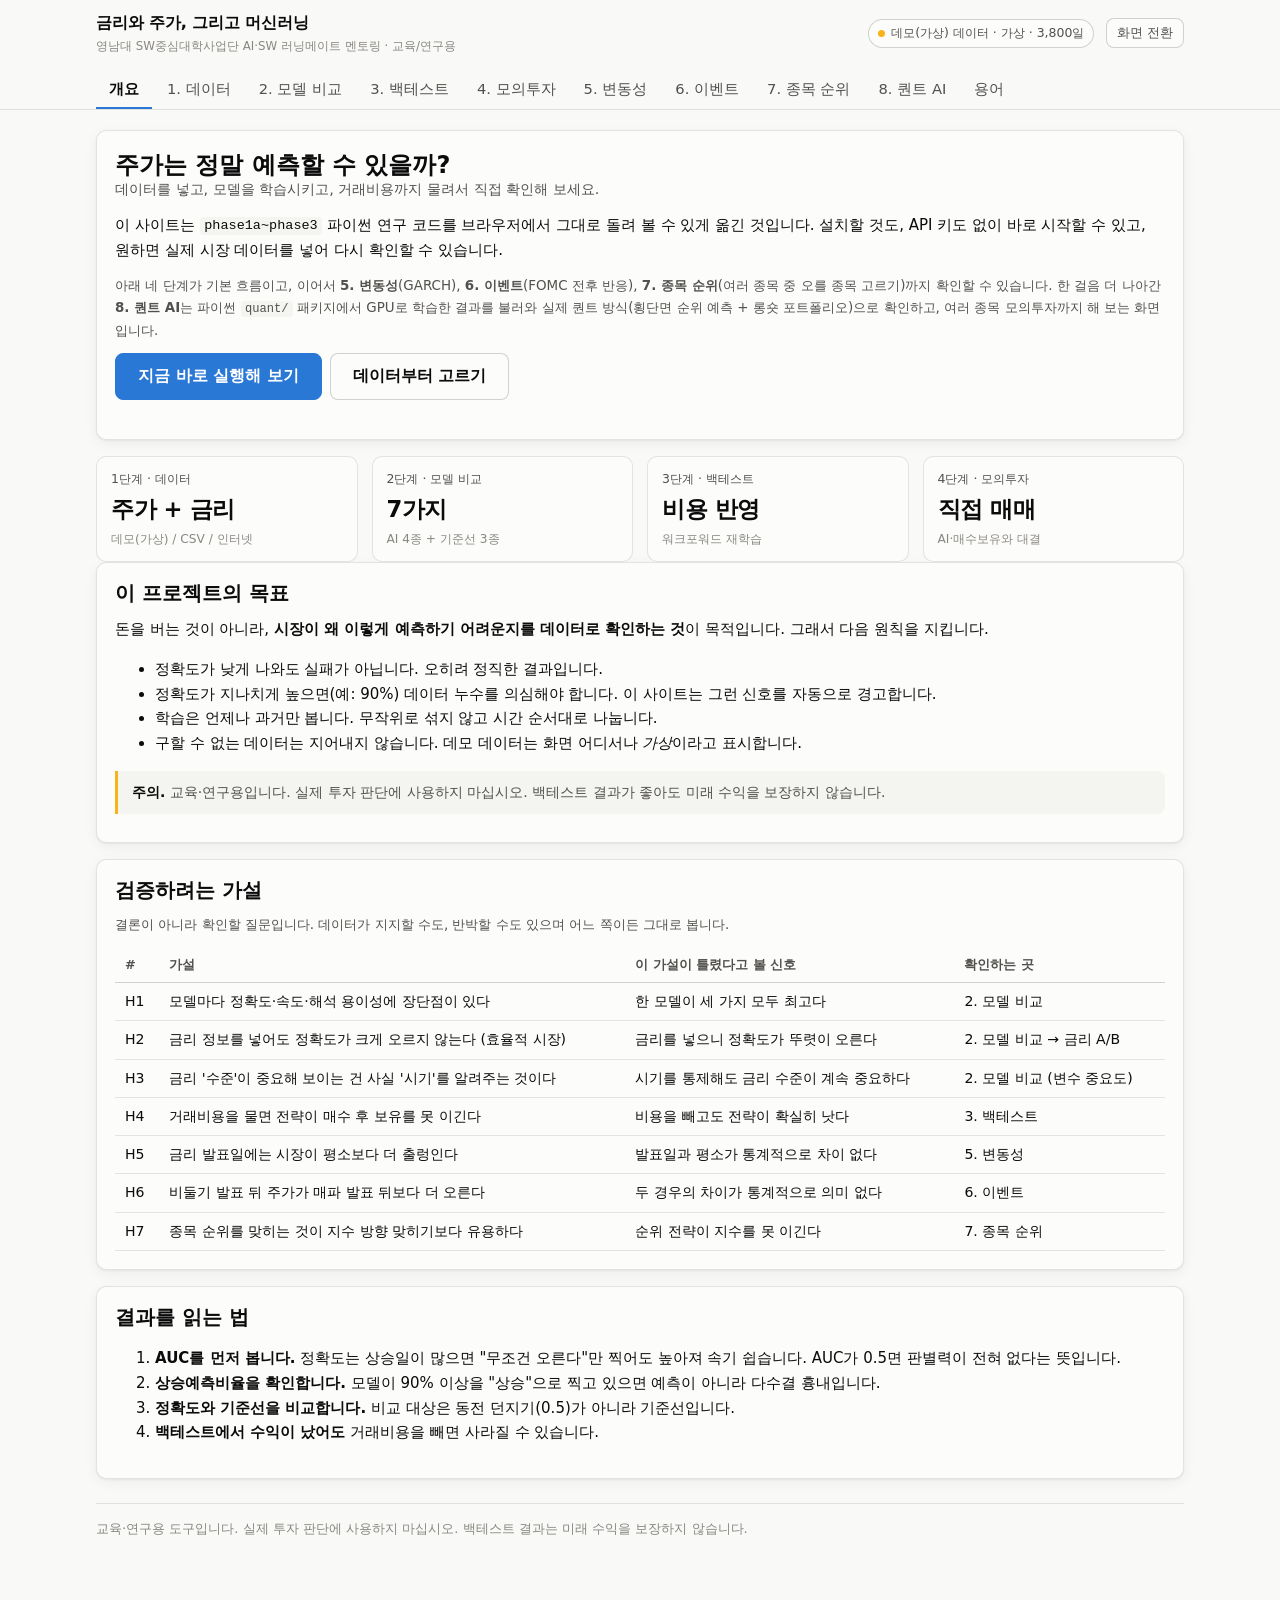
==== commit 022bf411: "퀀트 AI 추가: GPU 학습 파이프라인(quant/)과 여러 종목 모의투자 탭 지수 하나의 방향 예측에서, 실제 퀀트 운용처럼 '여러 종목 중 더 오를 종목을 골라내는' 횡단면 " ====
--- a/web/index.html
+++ b/web/index.html
@@ -28,6 +28,7 @@
     <button data-tab="vol">5. 변동성</button>
     <button data-tab="event">6. 이벤트</button>
     <button data-tab="cross">7. 종목 순위</button>
+    <button data-tab="quant">8. 퀀트 AI</button>
     <button data-tab="glossary">용어</button>
   </nav>
 </header>
@@ -42,7 +43,9 @@
     <p>이 사이트는 <code>phase1a~phase3</code> 파이썬 연구 코드를 브라우저에서 그대로 돌려 볼 수 있게 옮긴 것입니다.
       설치할 것도, API 키도 없이 바로 시작할 수 있고, 원하면 실제 시장 데이터를 넣어 다시 확인할 수 있습니다.</p>
     <p class="small">아래 네 단계가 기본 흐름이고, 이어서 <strong>5. 변동성</strong>(GARCH), <strong>6. 이벤트</strong>(FOMC 전후 반응),
-      <strong>7. 종목 순위</strong>(여러 종목 중 오를 종목 고르기)까지 확인할 수 있습니다.</p>
+      <strong>7. 종목 순위</strong>(여러 종목 중 오를 종목 고르기)까지 확인할 수 있습니다.
+      한 걸음 더 나아간 <strong>8. 퀀트 AI</strong>는 파이썬 <code>quant/</code> 패키지에서 GPU로 학습한 결과를 불러와
+      실제 퀀트 방식(횡단면 순위 예측 + 롱숏 포트폴리오)으로 확인하고, 여러 종목 모의투자까지 해 보는 화면입니다.</p>
     <div class="sim-actions">
       <button class="btn big" id="quickRun">지금 바로 실행해 보기</button>
       <button class="btn ghost big" data-goto="data">데이터부터 고르기</button>
@@ -574,6 +577,117 @@
   </div>
 </section>
 
+<!-- ======================= 퀀트 AI ======================= -->
+<section class="panel" id="panel-quant">
+  <div class="card">
+    <h2>퀀트 AI <span class="tiny">— 파이썬(GPU)에서 학습한 결과 불러오기</span></h2>
+    <p class="card-sub">여기까지 오면 방식이 달라집니다. 지수 하나의 방향이 아니라
+      <strong>여러 종목 중에서 더 오를 종목을 골라내는</strong> 문제입니다. 실제 퀀트 운용이 하는 방식입니다.</p>
+    <div class="controls">
+      <button class="btn ghost" id="qtSample">내장 샘플 보기</button>
+      <div class="field"><label for="qtFile">학습 결과 파일 (web_export.json)</label>
+        <input type="file" id="qtFile" accept=".json"></div>
+    </div>
+    <div class="status" id="qtStatus"></div>
+    <div class="note">파이썬에서 <code>python -m quant.run --preset us --model gru --device cuda</code> 처럼 학습하면
+      <code>runs/&lt;이름&gt;/web_export.json</code> 이 만들어집니다. 그 파일을 여기에 올리면 결과를 보고
+      그 예측으로 모의투자까지 해 볼 수 있습니다.</div>
+  </div>
+
+  <div id="qtBoard" class="hidden">
+    <div id="qtMeta"></div>
+    <div class="grid c4 keep2" id="qtTiles"></div>
+
+    <div class="card">
+      <div class="chart-title">자산 곡선 (시작 = 1)</div>
+      <div class="chart-note">AI가 고른 상위 종목 포트폴리오 vs 전 종목 동일가중. 비용 전/후 간격이 수수료가 먹은 몫입니다.</div>
+      <div id="qtEquityLegend"></div>
+      <canvas class="chart lg" id="qtEquity"></canvas>
+    </div>
+
+    <div class="grid c2">
+      <div class="card">
+        <div class="chart-title">IC 흐름</div>
+        <div class="chart-note">날마다 '예측 순위'와 '실제 수익률'이 얼마나 맞았는지. 0이면 실력 없음.</div>
+        <canvas class="chart" id="qtIc"></canvas>
+      </div>
+      <div class="card">
+        <div class="chart-title">예측 분위별 실제 수익률</div>
+        <div class="chart-note">점수가 높은 분위일수록 실제 수익도 높아야 신호가 살아 있는 것입니다.</div>
+        <canvas class="chart" id="qtQuantiles"></canvas>
+      </div>
+    </div>
+
+    <div class="card">
+      <h3>성과 비교</h3>
+      <div class="tbl-wrap" id="qtPerfTable"></div>
+    </div>
+    <div class="card">
+      <h3>워크포워드 구간별</h3>
+      <p class="small">구간마다 다시 학습했습니다. 검증 IC와 시험 IC가 비슷해야 과적합이 아닙니다.</p>
+      <div class="tbl-wrap" id="qtFoldTable"></div>
+    </div>
+    <div class="card" id="qtReading"></div>
+
+    <div class="card">
+      <h2>여러 종목 모의투자</h2>
+      <p class="card-sub">갈아타는 날마다 종목을 직접 고르세요. 같은 기간을 AI와 동일가중 벤치마크도 함께 달립니다.</p>
+      <div class="controls">
+        <div class="field"><label for="qtCash">시작 자본</label>
+          <select id="qtCash"><option value="10000000" selected>1,000만원</option><option value="100000000">1억원</option></select></div>
+        <div class="field"><label for="qtFee">거래비용(편도 %)</label><input type="number" id="qtFee" value="0.1" step="0.01" min="0"></div>
+        <div class="field"><label for="qtTopK">AI가 담는 종목 수</label><input type="number" id="qtTopK" value="8" min="1" max="30" step="1"></div>
+        <button class="btn" id="qtStart">모의투자 시작</button>
+      </div>
+    </div>
+
+    <div id="qtSimBoard" class="hidden">
+      <div class="card">
+        <div class="grid c3">
+          <div>
+            <div class="label tiny">내 포트폴리오</div>
+            <div class="hero-num" id="qtEquityNow">—</div>
+            <div class="sub" id="qtEquitySub">—</div>
+          </div>
+          <div>
+            <div class="label tiny">AI 포트폴리오</div>
+            <div class="value" style="font-size:1.3rem;font-weight:650" id="qtAiVal">—</div>
+            <div class="label tiny" style="margin-top:8px">동일가중 벤치마크</div>
+            <div class="value" style="font-size:1.3rem;font-weight:650" id="qtBhVal">—</div>
+          </div>
+          <div>
+            <div class="label tiny">갈아타는 날</div>
+            <div class="value" style="font-size:1.3rem;font-weight:650" id="qtDate">—</div>
+            <div class="sub tiny" id="qtStepInfo">—</div>
+          </div>
+        </div>
+        <div class="sim-actions" style="margin-top:14px">
+          <button class="btn ghost sm" id="qtPickAll">AI가 고른 종목 그대로 담기</button>
+          <button class="btn sm" data-qstep="1">다음 리밸런싱</button>
+          <button class="btn ghost sm" data-qstep="10">10회</button>
+          <button class="btn ghost sm" data-qstep="end">끝까지</button>
+          <label class="check" style="margin-left:6px"><input type="checkbox" id="qtFollow"> 계속 AI를 따라가기</label>
+        </div>
+      </div>
+
+      <div class="card">
+        <div class="chart-title">자산 곡선 비교</div>
+        <div id="qtSimLegend"></div>
+        <canvas class="chart lg" id="qtSimChart"></canvas>
+      </div>
+      <div class="card">
+        <h3>이번 회차 종목 (AI 점수 순 상위 20)</h3>
+        <p class="small">체크한 종목을 동일가중으로 담습니다. 아무것도 고르지 않으면 현금으로 둡니다.</p>
+        <div class="tbl-wrap" id="qtPickTable"></div>
+      </div>
+      <div class="card">
+        <h3>성적</h3>
+        <div class="tbl-wrap" id="qtSimTable"></div>
+      </div>
+    </div>
+  </div>
+</section>
+
 <!-- ======================= 용어 ======================= -->
 <section class="panel" id="panel-glossary">
   <div class="card">
@@ -609,6 +723,8 @@
 <script src="js/sim.js"></script>
 <script src="js/events.js"></script>
 <script src="js/cross.js"></script>
+<script src="js/sample_quant.js"></script>
+<script src="js/quant.js"></script>
 <script src="js/app.js"></script>
 </body>
 </html>
